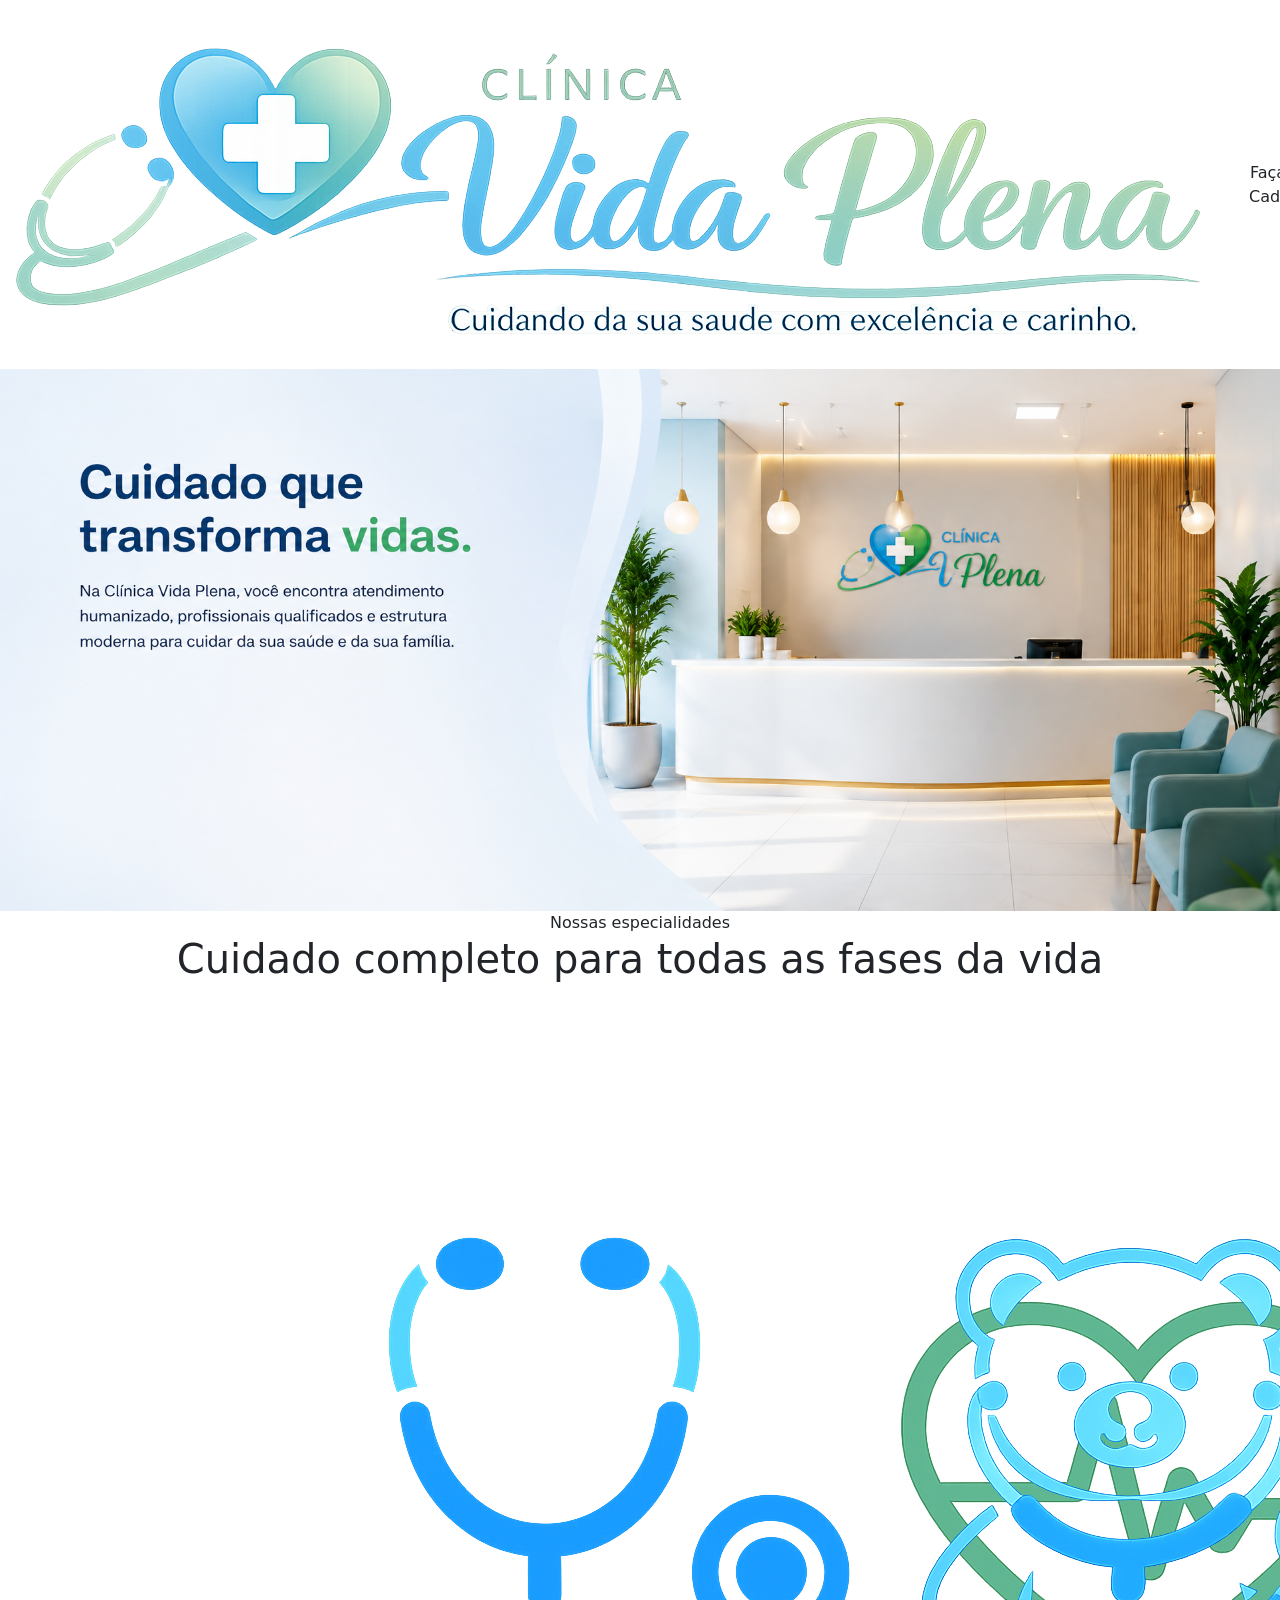
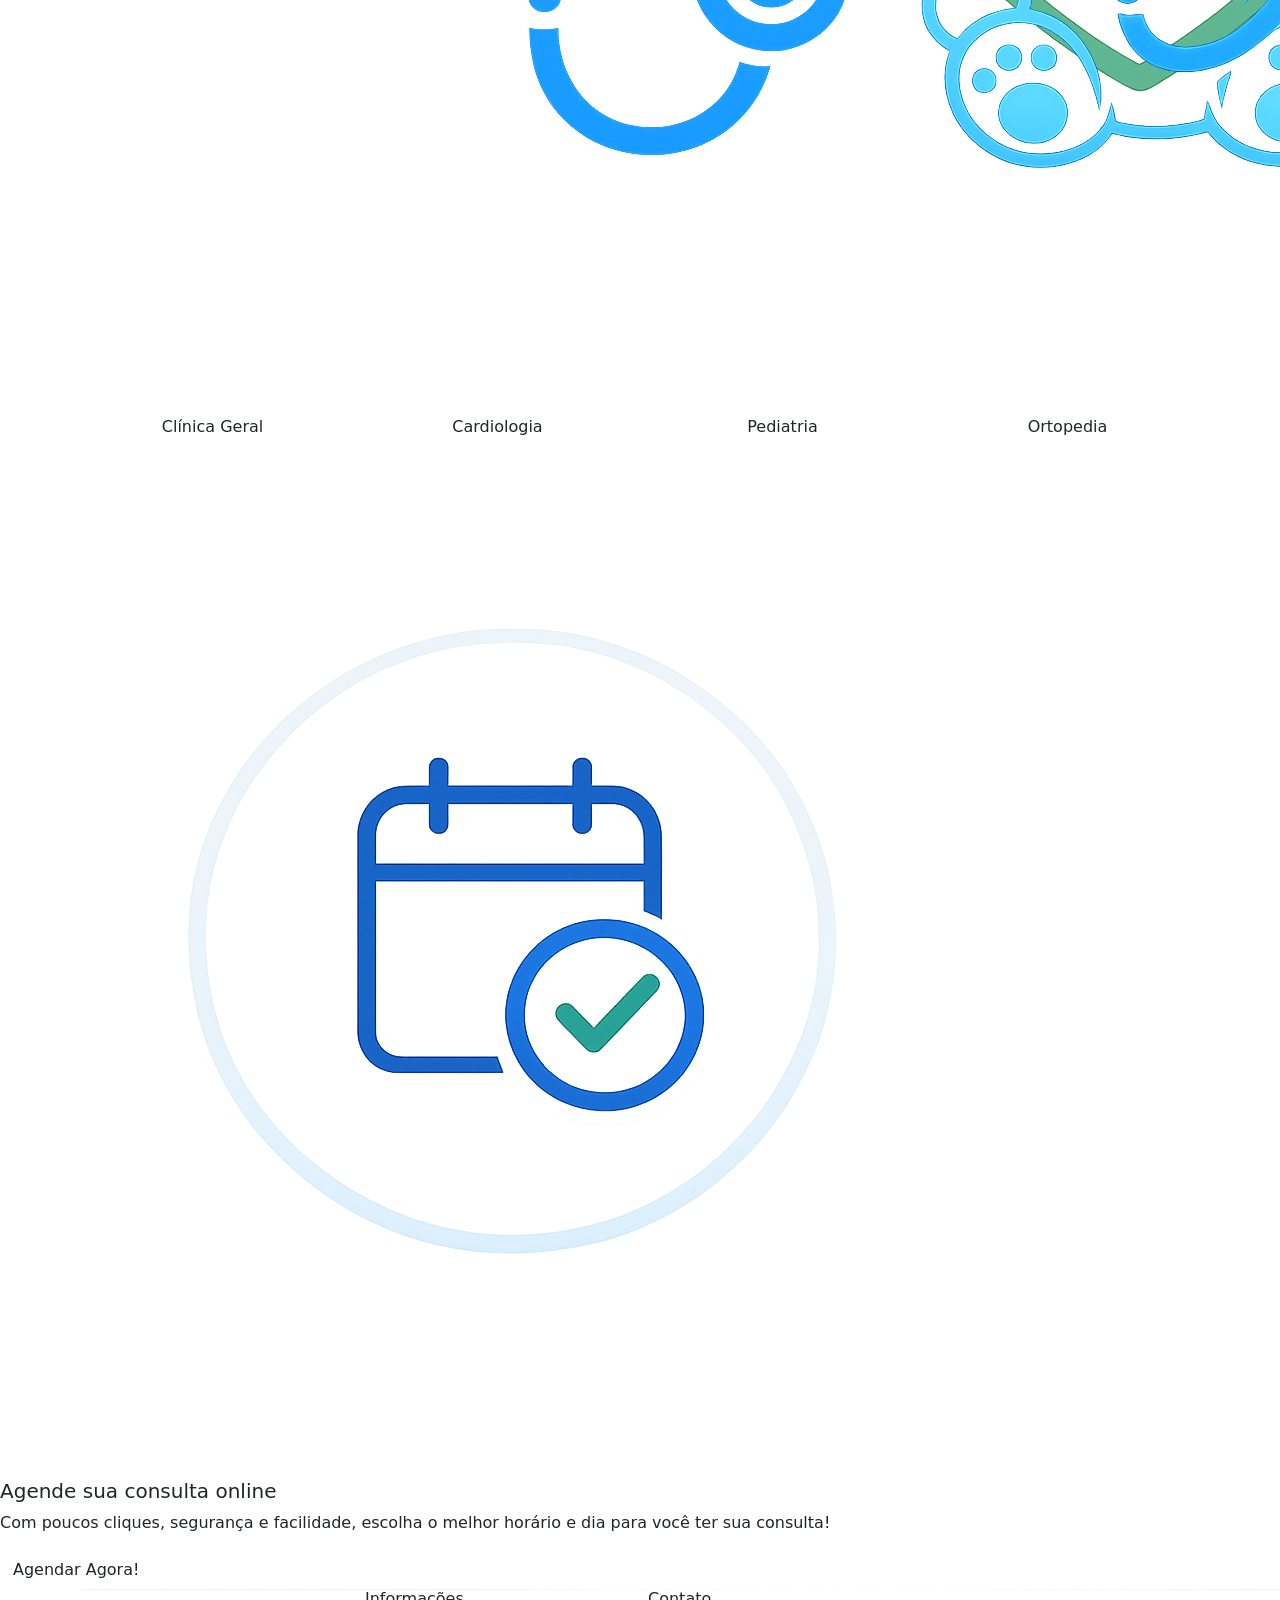
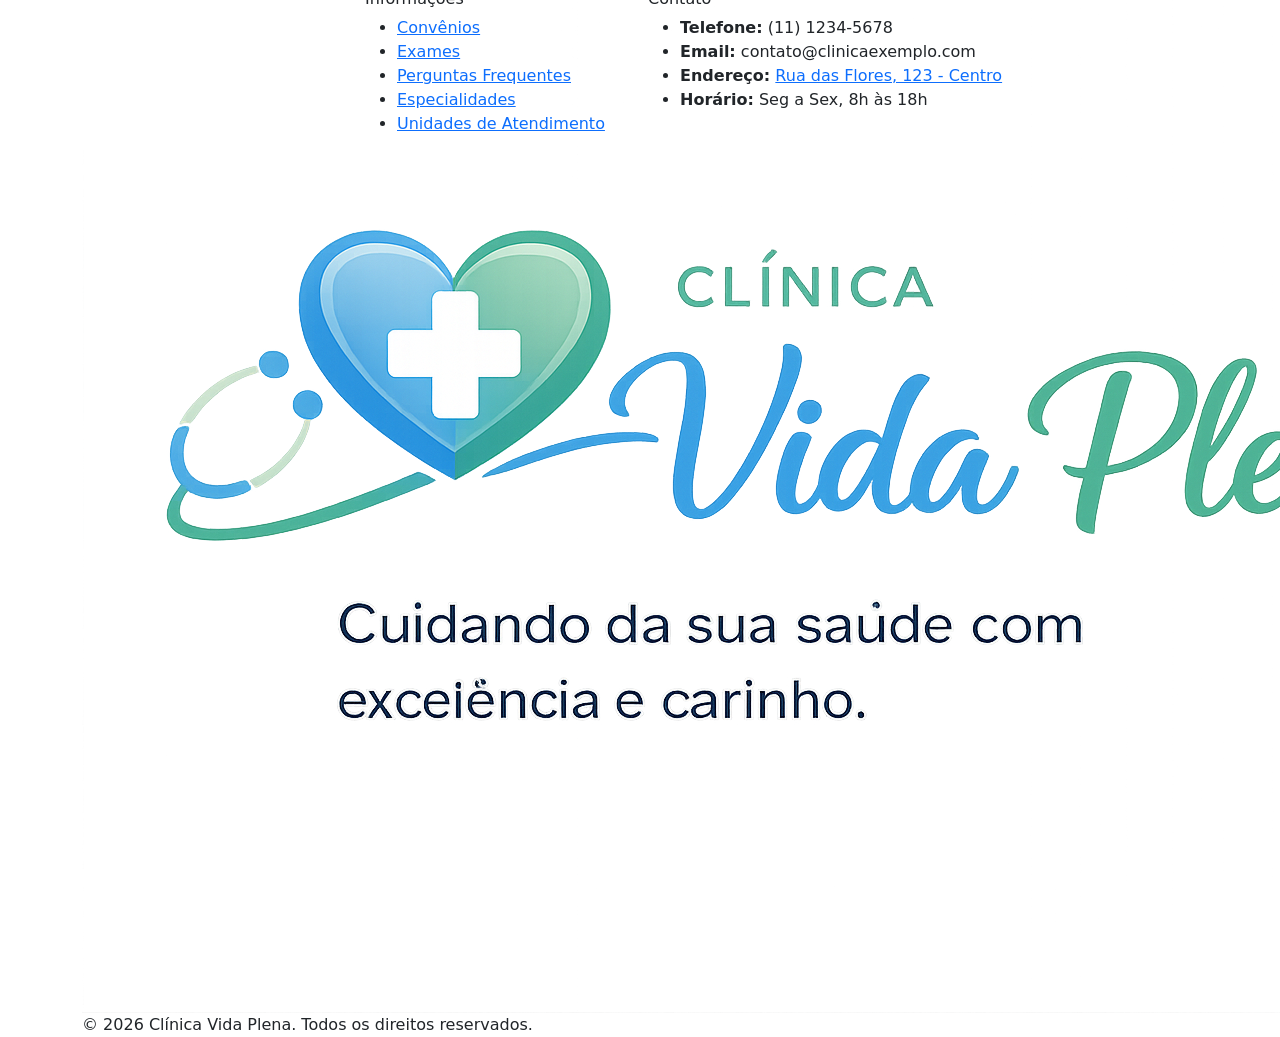
==== index.html @ 32d8b4c9 "Rename index.html.HTML to index.html" ====
<!DOCTYPE html>
<html lang="pt-BR">
<head>
    <meta charset="UTF-8">
    <meta name="viewport" content="width=device-width, initial-scale=1.0">
    <title>Clínica Médica</title>
    <link rel="stylesheet" href="/css/site.css">
    <link rel="stylesheet" href="/css/bootstrap.css">
</head>
<body>

<div class="container-fluid p-0">
    <div class="row g-0">
        <div class="col-12">

            <!-- NAVBAR -->
            <nav class="navbar navbar-expand-lg navbar-light navbar-custom">
                <a class="navbar-brand" href="#">
                    <img src="img/vidaplena.png" alt="Logo" class="navbar-logo">
                </a>

                <button type="button" class="btn btn-agendar btn-agendar-mobile">Faça seu Cadastro</button>

                <div class="navbar-links d-none d-lg-flex" id="navbarSupportedContent">
                    <ul class="navbar-nav mr-auto">
                        <li class="nav-item"><a class="nav-link" href="#">Sobre nós</a></li>
                        <li class="nav-item"><a class="nav-link" href="#">Especialidades</a></li>
                        <li class="nav-item"><a class="nav-link" href="#">Convênios</a></li>
                        <li class="nav-item"><a class="nav-link" href="#">Exames</a></li>
                        <li class="nav-item"><a class="nav-link" href="#">Redes Sociais</a></li>
                        <li class="nav-item"><a class="nav-link" href="#">Contato</a></li>
                    </ul>
                    <a href="cadastro.html"><button type="button" class="btn btn-agendar btn-agendar-desktop">Faça seu Cadastro</button></a>
                </div>
            </nav>

            <!-- BANNER -->
            <img src="img/pasagem dsp da nav.png" alt="Banner da clínica" class="img-fluid w-100">

            <!-- SEÇÃO: TÍTULO DE ESPECIALIDADES -->
            <section class="secao-titulo text-center">
                <span class="secao-label">Nossas especialidades</span>
                <h1 class="secao-titulo-texto">Cuidado completo para todas as fases da vida</h1>
            </section>

            <!-- SEÇÃO: CARDS DE ESPECIALIDADES -->
            <section class="secao-especialidades">
                <div class="container">
                    <div class="row g-4 justify-content-center">
                        <div class="col-6 col-md-3 text-center">
                            <div class="card-especialidade">
                                <img src="img/ge.png" alt="Clínica Geral" class="img-especialidade">
                                <p class="nome-especialidade">Clínica Geral</p>
                            </div>
                        </div>
                        <div class="col-6 col-md-3 text-center">
                            <div class="card-especialidade">
                                <img src="img/cardiologia.png" alt="Cardiologia" class="img-especialidade">
                                <p class="nome-especialidade">Cardiologia</p>
                            </div>
                        </div>
                        <div class="col-6 col-md-3 text-center">
                            <div class="card-especialidade">
                                <img src="img/ped.png" alt="Pediatria" class="img-especialidade">
                                <p class="nome-especialidade">Pediatria</p>
                            </div>
                        </div>      
                        <div class="col-6 col-md-3 text-center">
                            <div class="card-especialidade">
                                <img src="img/orto.png" alt="Ortopedia" class="img-especialidade">
                                <p class="nome-especialidade">Ortopedia</p>
                            </div>
                        </div>
                    </div>
                </div>
            </section>

            <!-- SEÇÃO: AGENDAMENTO -->
            <section class="secao-agendamento">
                <img src="img/calendario.png" alt="Ícone calendário" class="icone-agendamento">
                <div class="texto-agendamento">
                    <h5 class="titulo-agendamento">Agende sua consulta online</h5>
                    <p class="descricao-agendamento">Com poucos cliques, segurança e facilidade, escolha o melhor horário e dia para você ter sua consulta!</p>
                </div>
                <button type="button" class="btn btn-agendar btn-agendar-desktop">Agendar Agora!</button>
            </section>

            <!-- RODAPÉ -->
            <footer class="rodape">
                <div class="container">
                    <div class="row g-3 align-items-start">

                        <!-- Logo -->
                        <div class="col-12 col-md-3 text-center">
                            <img src="img/rodape.png" alt="Logo rodapé" class="logo-rodape">
                        </div>

                        <!-- Informações -->
                        <div class="col-6 col-md-3">
                            <h6 class="rodape-titulo">Informações</h6>
                            <ul class="rodape-lista">
                                <li><a href="#">Convênios</a></li>
                                <li><a href="#">Exames</a></li>
                                <li><a href="#">Perguntas Frequentes</a></li>
                                <li><a href="#">Especialidades</a></li>
                                <li><a href="#">Unidades de Atendimento</a></li>
                            </ul>
                        </div>

                        <!-- Contato -->
                        <div class="col-6 col-md-4">
                            <h6 class="rodape-titulo">Contato</h6>
                            <ul class="rodape-lista">
                                <li><strong>Telefone:</strong> (11) 1234-5678</li>
                                <li><strong>Email:</strong> contato@clinicaexemplo.com</li>
                                <li><strong>Endereço:</strong> <a href="http://example.com" target="_blank" rel="noopener noreferrer">Rua das Flores, 123 - Centro</a></li>
                                <li><strong>Horário:</strong> Seg a Sex, 8h às 18h</li>
                            </ul>
                        </div>

                    </div>

                    <!-- Copyright -->
                    <div class="rodape-copyright">
                        &copy; 2026 Clínica Vida Plena. Todos os direitos reservados.
                    </div>
                </div>
            </footer>

        </div>
    </div>
</div>

</body>
</html>
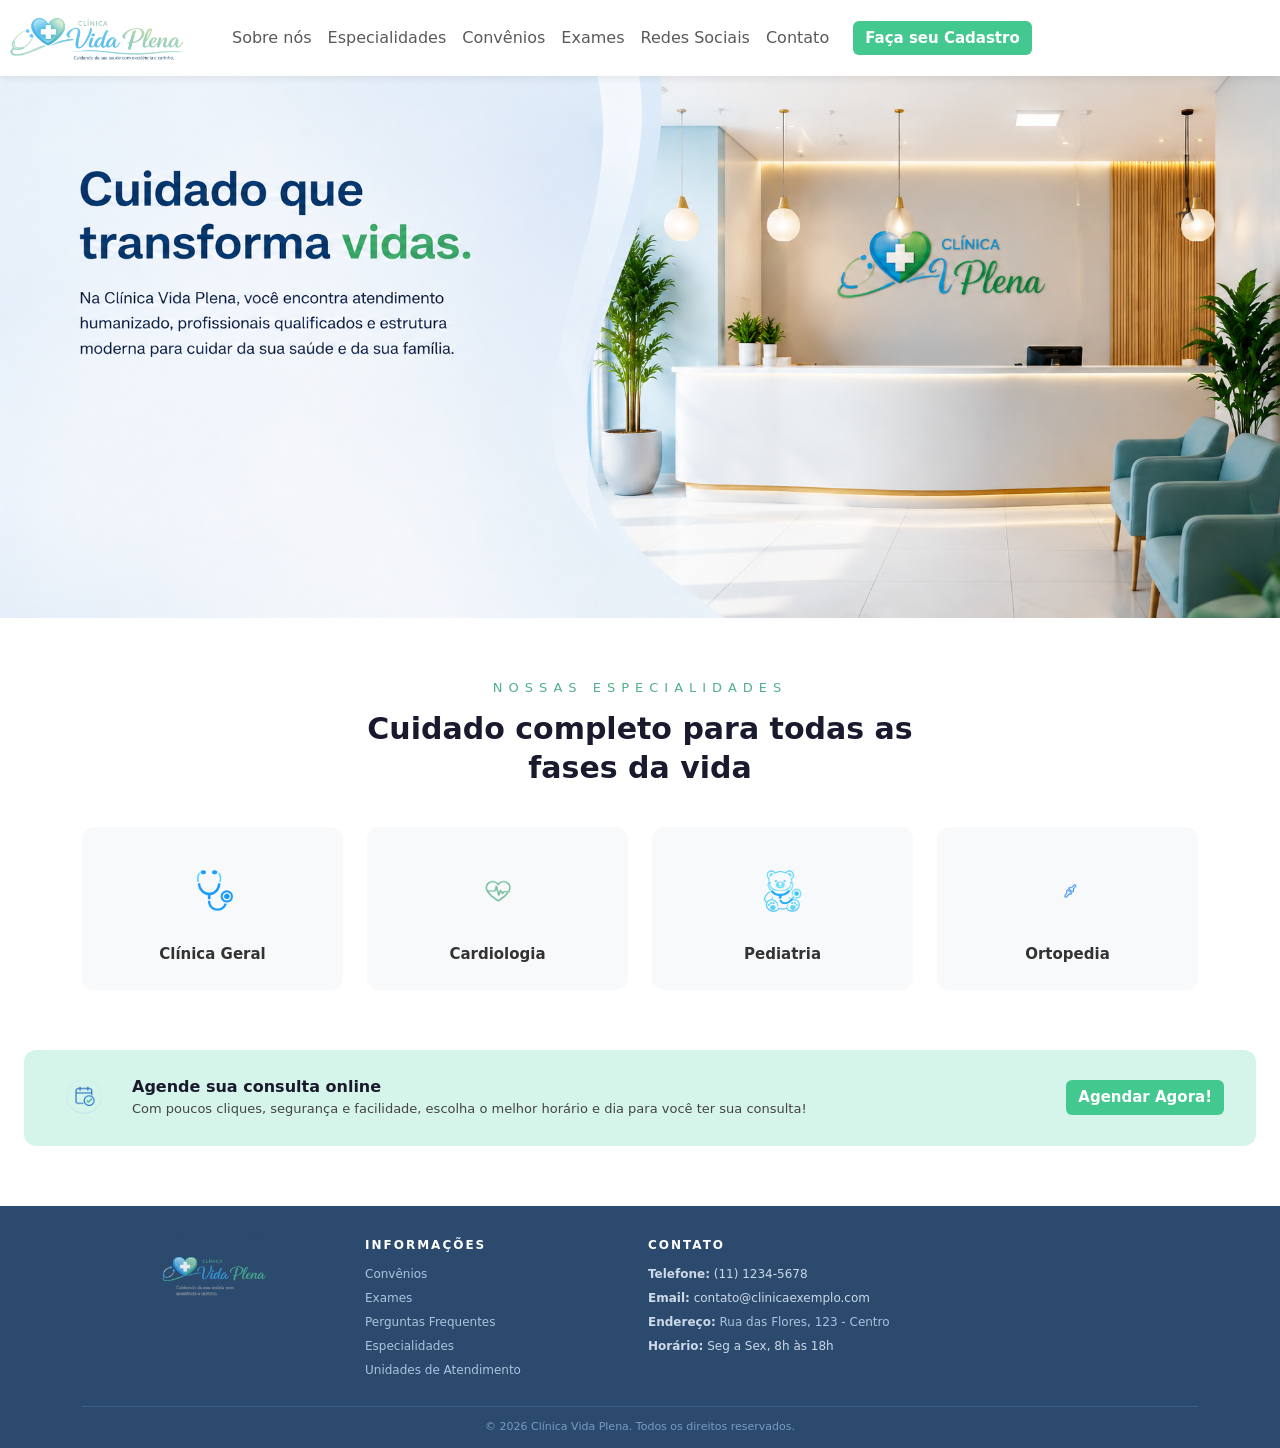
==== commit 11c0f339: "Update index.html" ====
--- a/index.html
+++ b/index.html
@@ -4,7 +4,7 @@
     <meta charset="UTF-8">
     <meta name="viewport" content="width=device-width, initial-scale=1.0">
     <title>Clínica Médica</title>
-    <link rel="stylesheet" href="/css/site.css">
+    <link rel="stylesheet" href="/css/SITE.CSS">
     <link rel="stylesheet" href="/css/bootstrap.css">
 </head>
 <body>
--- a/css/SITE.CSS
+++ b/css/SITE.CSS
@@ -0,0 +1,265 @@
+/* =====================
+   RESET E BASE
+   ===================== */
+html, body {
+    margin: 0;
+    padding: 0;
+    overflow-x: hidden;
+}
+
+/* =====================
+   NAVBAR
+   ===================== */
+.navbar-custom {
+    background-color: rgba(255, 255, 255, 0.95);
+    padding: 6px 16px;
+    box-shadow: 0 2px 8px rgba(0, 0, 0, 0.08);
+    display: flex;
+    align-items: center;
+    justify-content: space-between;
+}
+
+.navbar-logo {
+    height: 50px;
+    width: 190px;
+    object-fit: contain;
+    margin-left: 2px;
+}
+
+.navbar-links {
+    display: flex;
+    align-items: center;
+    flex: 1;
+    margin-left: 16px;
+}
+
+.navbar-nav {
+    display: flex !important;
+    flex-direction: row !important;
+    flex-wrap: nowrap;
+    list-style: none;
+    margin: 0;
+    padding: 0;
+}
+
+/* =====================
+   BOTÃO AGENDAR
+   ===================== */
+button.btn.btn-agendar {
+    background-color: #43c98f;
+    color: #fff;
+    border: none;
+    border-radius: 6px;
+    font-size: 15px;
+    font-weight: 600;
+    cursor: pointer;
+    transition: background-color 0.2s ease;
+    white-space: nowrap;
+}
+
+button.btn.btn-agendar:hover {
+    background-color: #3d9470;
+    color: #fff;
+}
+
+.btn-agendar-mobile {
+    padding: 8px 14px;
+    font-size: 13px;
+    display: block;
+}
+
+.btn-agendar-desktop {
+    padding: 10px 20px;
+    margin-left: 16px;
+    display: block;
+}
+
+@media (min-width: 992px) {
+    .btn-agendar-mobile {
+        display: none !important;
+    }
+}
+
+@media (max-width: 991px) {
+    .btn-agendar-desktop {
+        display: none !important;
+    }
+}
+
+/* =====================
+   SEÇÃO — TÍTULO
+   ===================== */
+.secao-titulo {
+    margin-top: 60px;
+    margin-bottom: 10px;
+    padding: 0 16px;
+}
+
+.secao-label {
+    display: block;
+    font-size: 13px;
+    font-weight: 500;
+    color: #51b188;
+    letter-spacing: 6px;
+    text-transform: uppercase;
+    margin-bottom: 12px;
+}
+
+.secao-titulo-texto {
+    font-size: 30px;
+    font-weight: bold;
+    color: #1a1a2e;
+    max-width: 600px;
+    margin: 0 auto;
+    line-height: 1.3;
+}
+
+/* =====================
+   SEÇÃO — ESPECIALIDADES
+   ===================== */
+.secao-especialidades {
+    margin-top: 40px;
+    margin-bottom: 60px;
+    padding: 0 16px;
+}
+
+.card-especialidade {
+    background-color: #f8f9fa;
+    border-radius: 12px;
+    padding: 24px 16px;
+    transition: transform 0.2s ease, box-shadow 0.2s ease;
+    cursor: pointer;
+}
+
+.card-especialidade:hover {
+    transform: translateY(-4px);
+    box-shadow: 0 8px 20px rgba(81, 177, 136, 0.15);
+}
+
+.img-especialidade {
+    width: 80px;
+    height: 80px;
+    object-fit: contain;
+    margin-bottom: 12px;
+}
+
+.nome-especialidade {
+    font-size: 15px;
+    font-weight: 600;
+    color: #333;
+    margin: 0;
+}
+
+/* =====================
+   SEÇÃO — AGENDAMENTO
+   ===================== */
+.secao-agendamento {
+    display: flex;
+    flex-direction: row;
+    align-items: center;
+    background-color: #d6f5ea;
+    border-radius: 12px;
+    padding: 20px 32px;
+    margin: 0 24px 60px 24px;
+    gap: 20px;
+}
+
+.icone-agendamento {
+    width: 56px;
+    height: 56px;
+    object-fit: contain;
+    flex-shrink: 0;
+}
+
+.texto-agendamento {
+    flex: 1;
+}
+
+.titulo-agendamento {
+    font-size: 16px;
+    font-weight: 700;
+    color: #1a1a2e;
+    margin: 0 0 4px 0;
+}
+
+.descricao-agendamento {
+    font-size: 13px;
+    color: #444;
+    margin: 0;
+    line-height: 1.4;
+}
+
+/* No mobile a seção empilha verticalmente e mostra botão mobile */
+@media (max-width: 991px) {
+    .secao-agendamento {
+        flex-direction: column;
+        text-align: center;
+        padding: 24px 16px;
+        margin: 0 12px 40px 12px;
+    }
+
+    .secao-agendamento .btn-agendar-desktop {
+        display: flex !important;
+        margin-left: 0;
+        width: 100%;
+        justify-content: center;
+    }
+}
+
+/* =====================
+   RODAPÉ
+   ===================== */
+.rodape {
+    background-color: #2c4a6e;
+    color: #ccd9e8;
+    padding: 32px 0 0 0;
+    margin-top: 20px;
+}
+
+.rodape-titulo {
+    font-size: 12px;
+    font-weight: 700;
+    text-transform: uppercase;
+    letter-spacing: 2px;
+    color: #fff;
+    margin-bottom: 10px;
+}
+
+.rodape-lista {
+    list-style: none;
+    padding: 0;
+    margin: 0;
+    font-size: 12px;
+    line-height: 2;
+}
+
+.rodape-lista a {
+    color: #aac4de;
+    text-decoration: none;
+    transition: color 0.2s ease;
+}
+
+.rodape-lista a:hover {
+    color: #fff;
+}
+
+.logo-rodape {
+    width: 120px;
+    object-fit: contain;
+    opacity: 0.9;
+}
+
+.rodape-copyright {
+    text-align: center;
+    font-size: 11px;
+    color: #7a9bbf;
+    border-top: 1px solid #3d5f85;
+    margin-top: 24px;
+    padding: 12px 0;
+}
+
+/* Remove background card no rodapé */
+.card-rodape {
+    background: transparent;
+    border: none;
+}
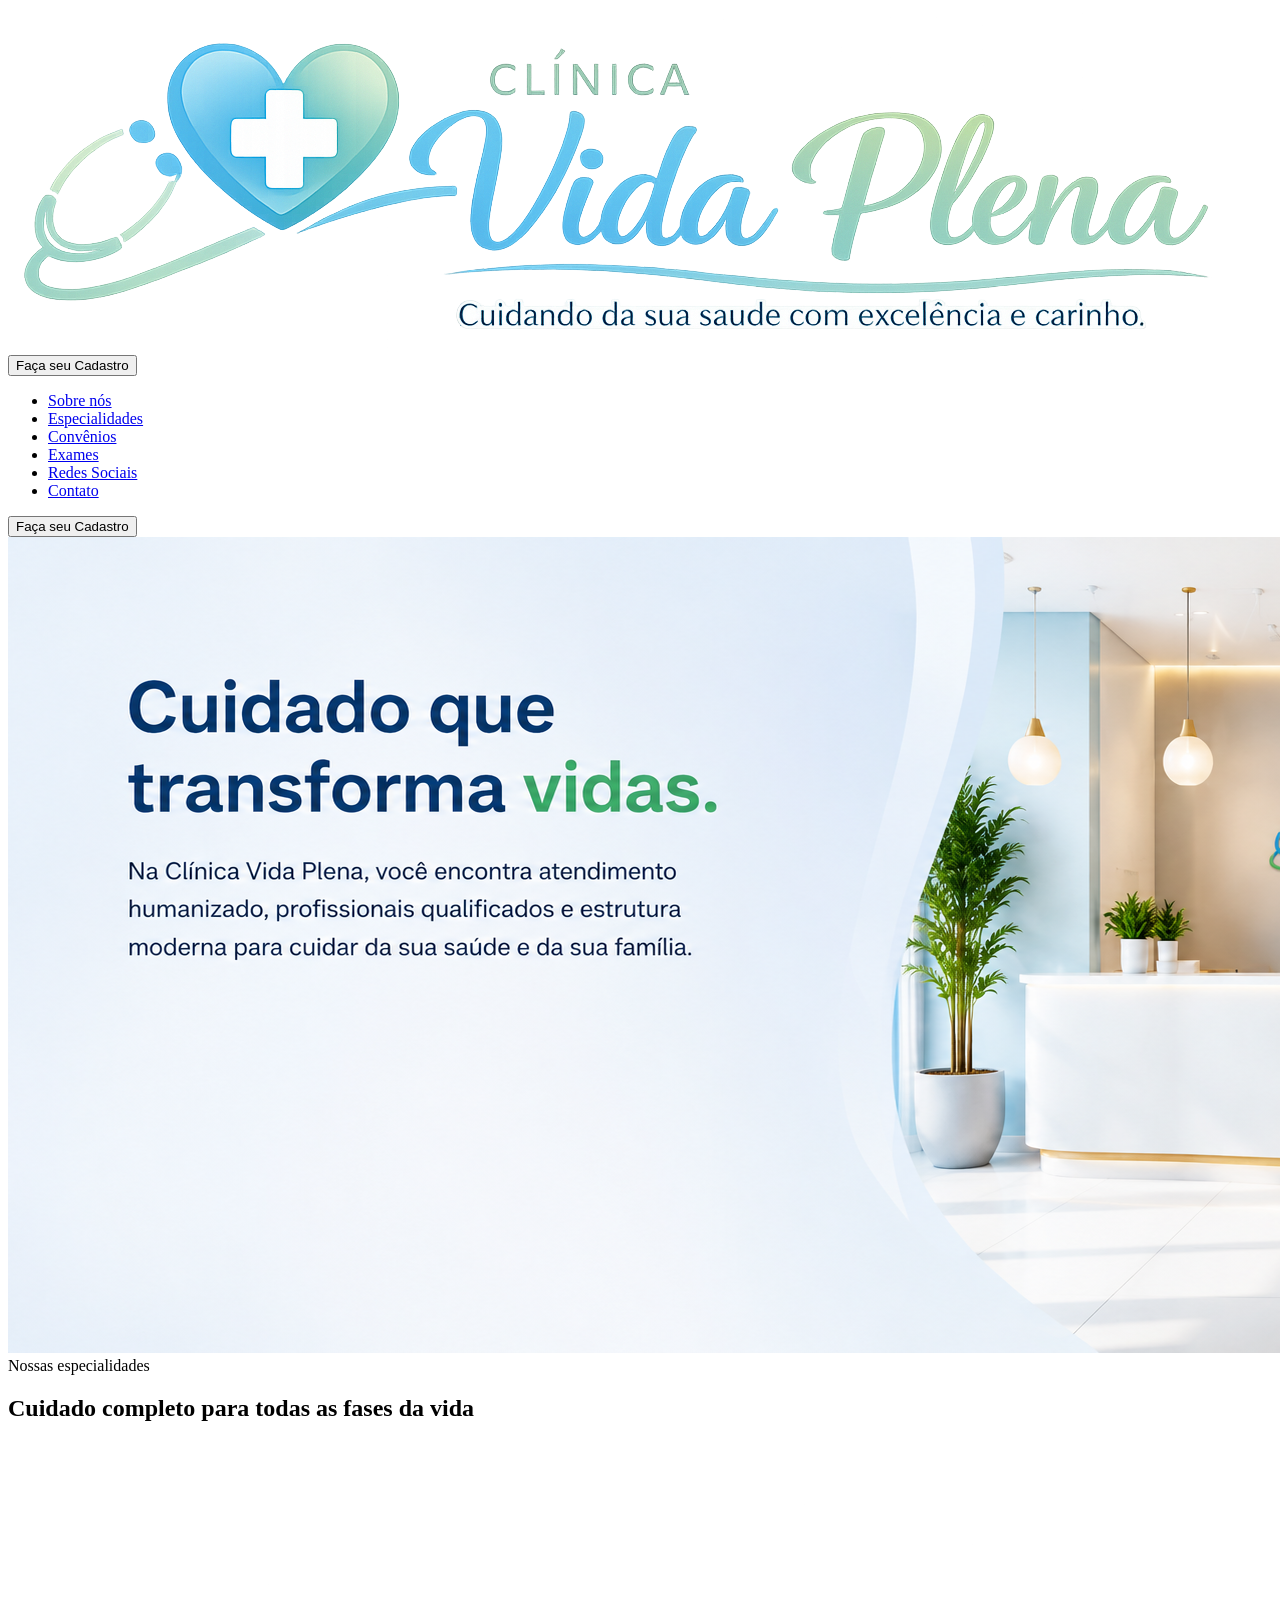
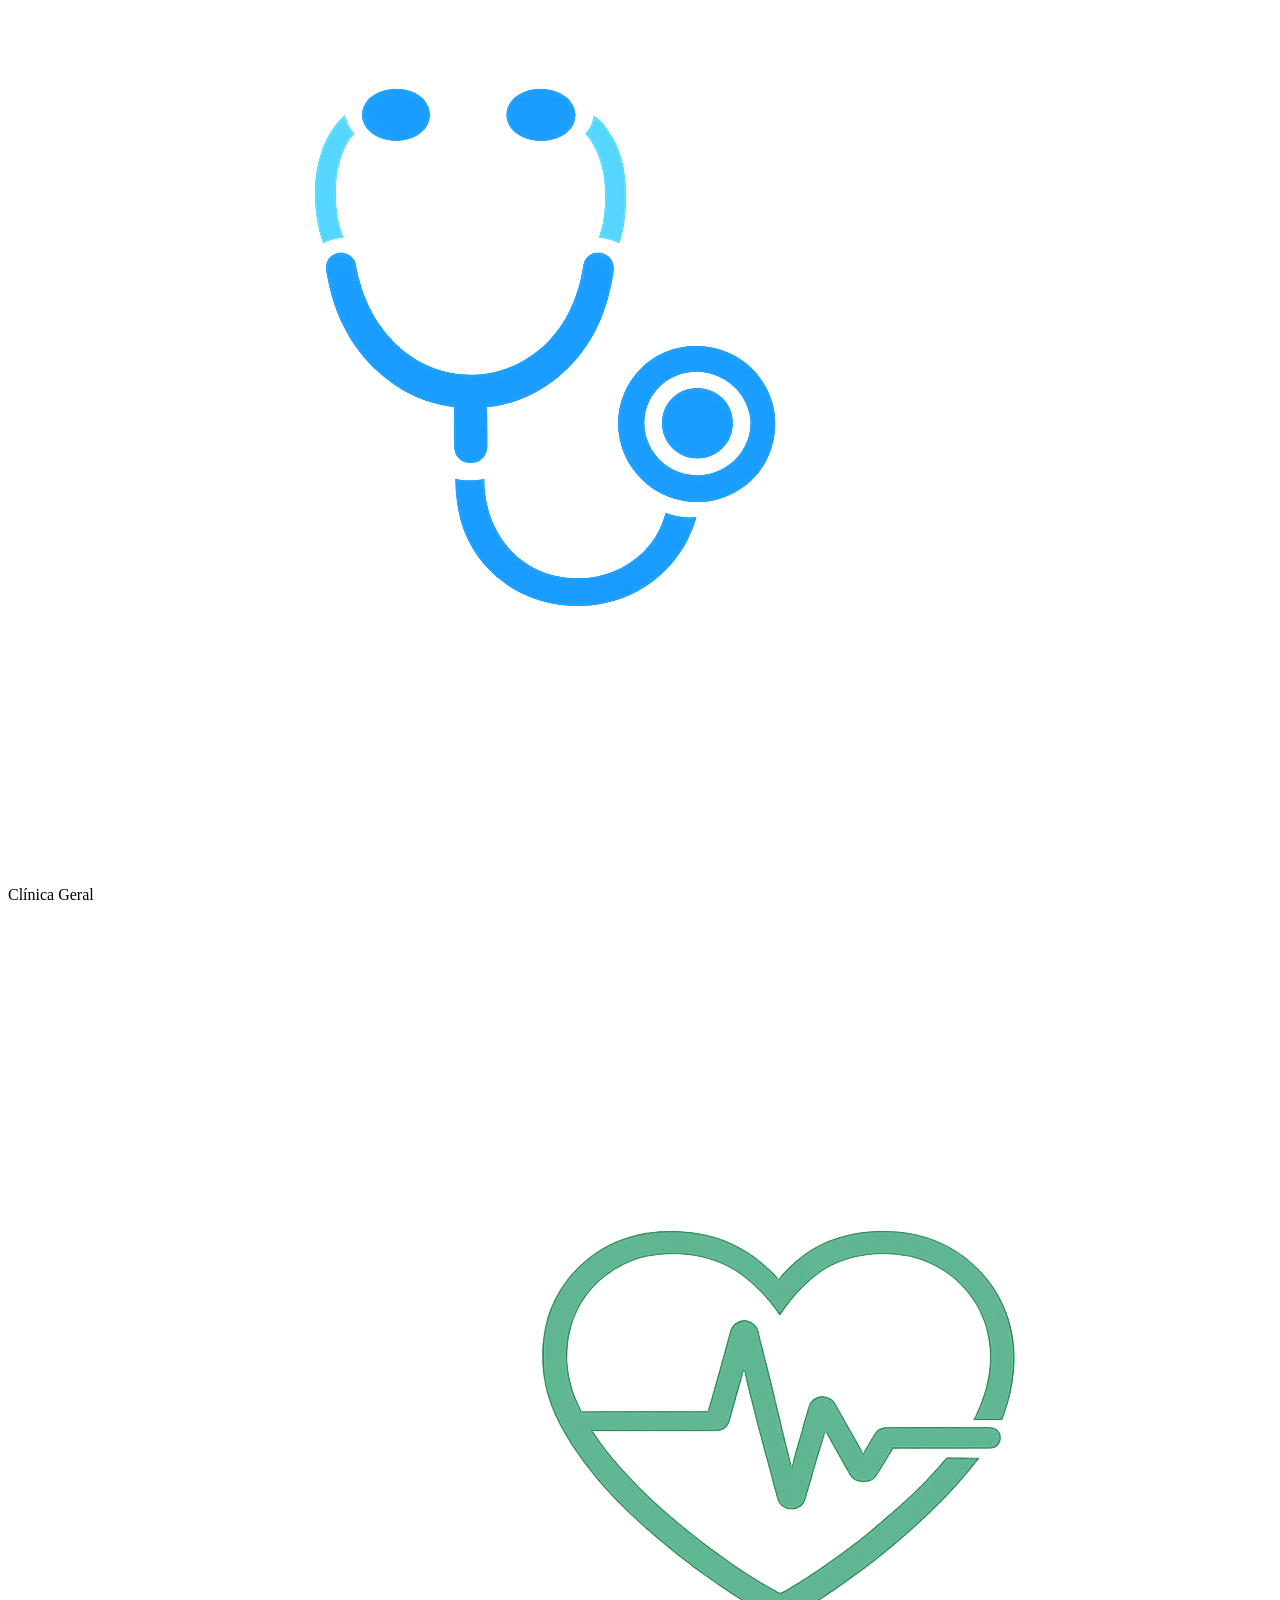
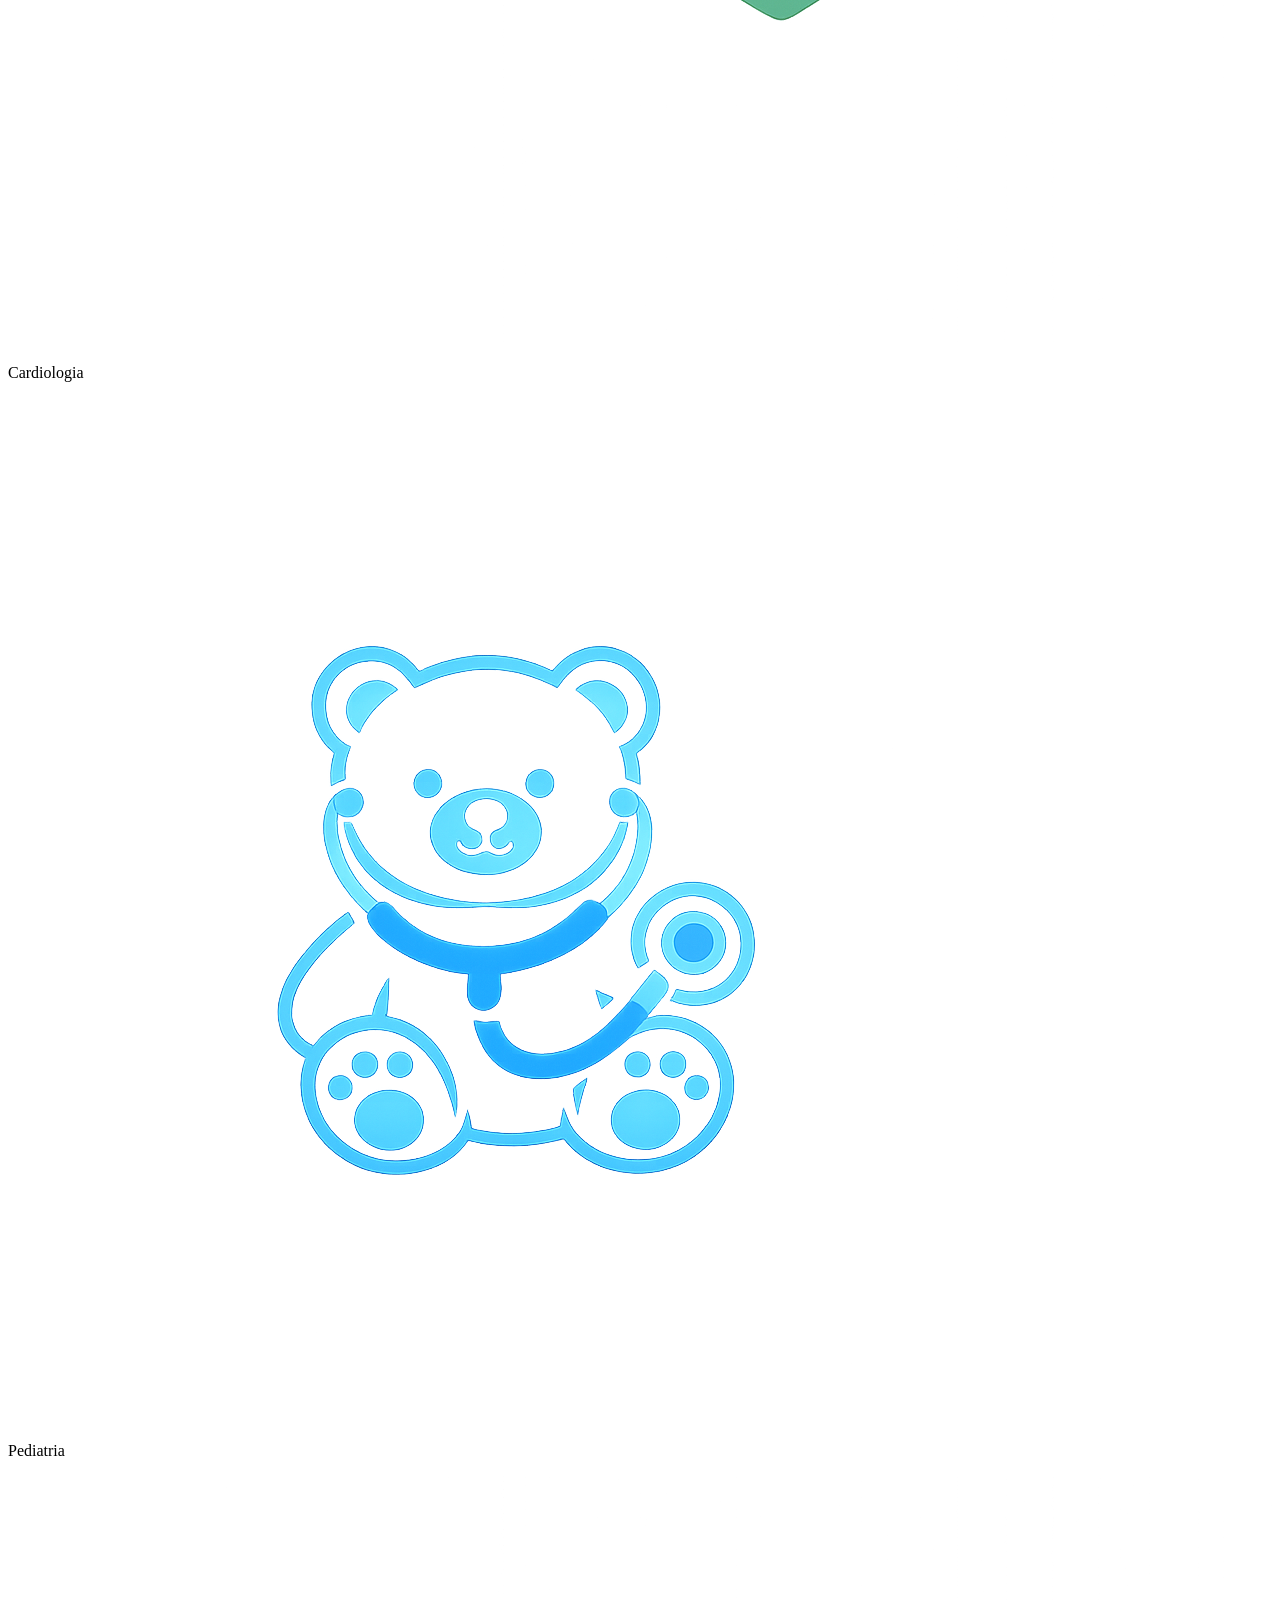
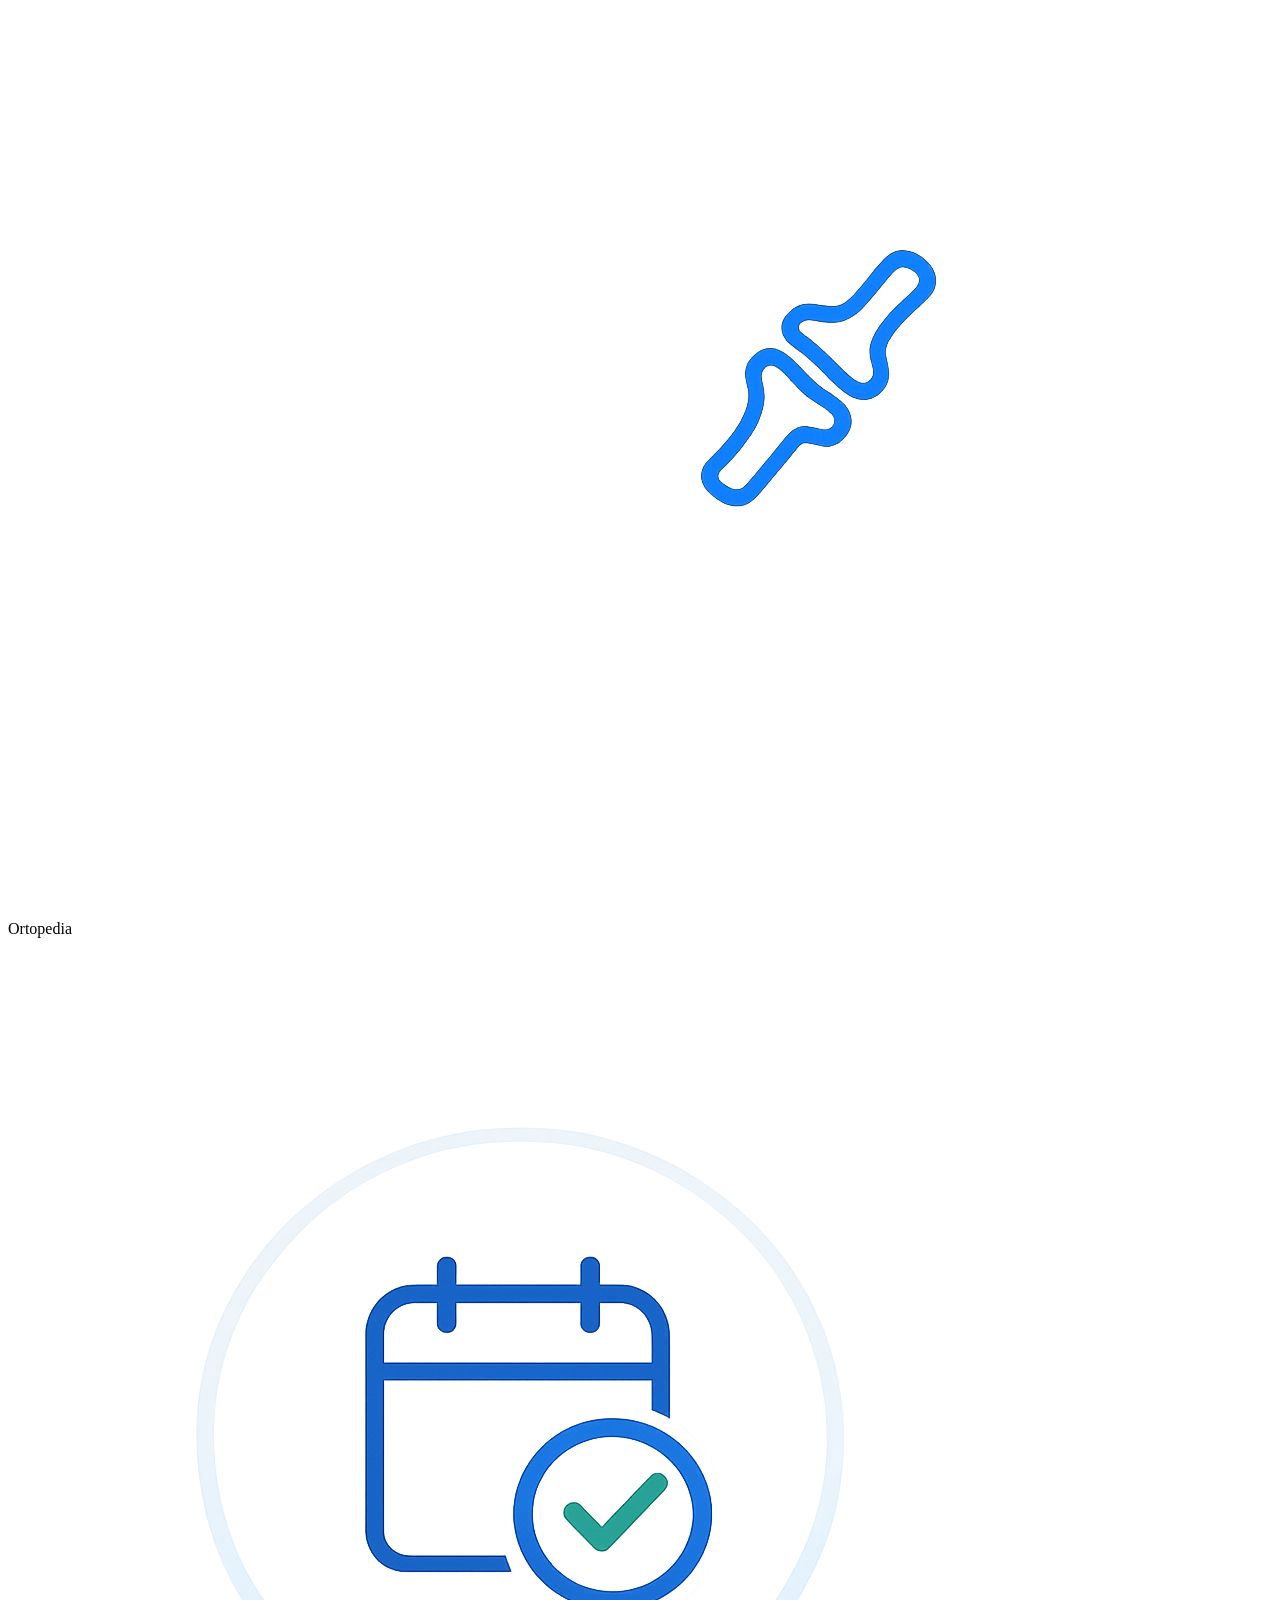
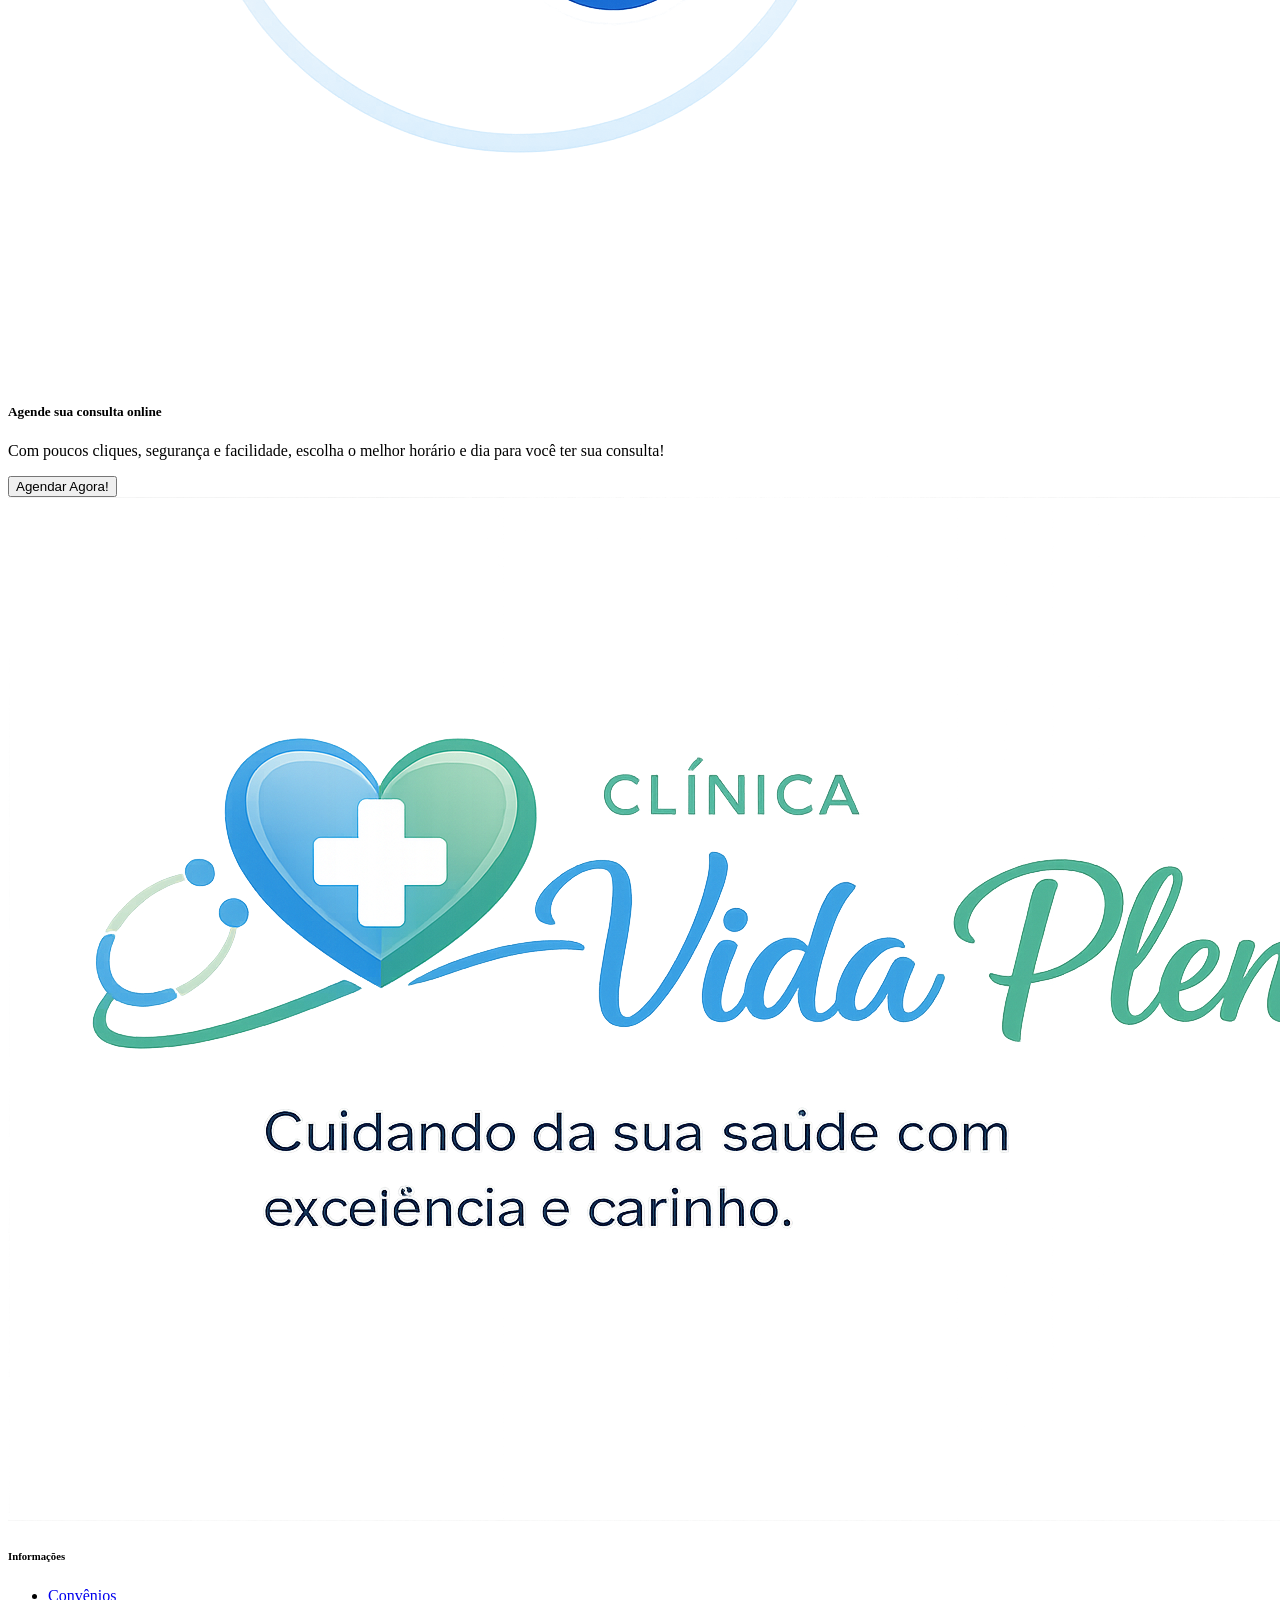
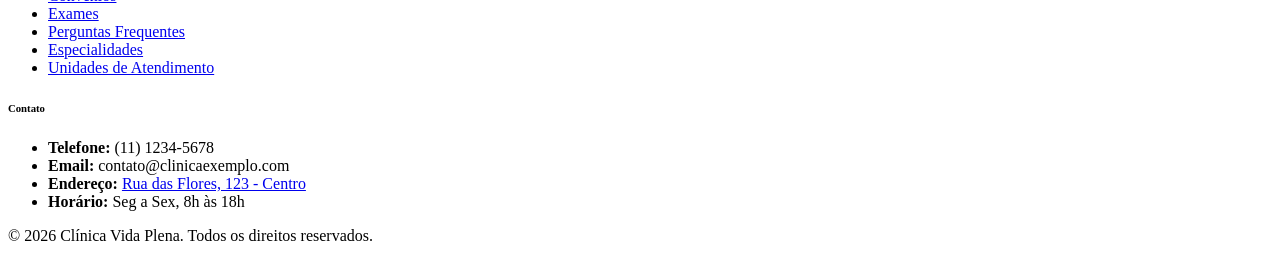
==== commit 0733fe9d: "Update index.html" ====
--- a/index.html
+++ b/index.html
@@ -4,8 +4,8 @@
     <meta charset="UTF-8">
     <meta name="viewport" content="width=device-width, initial-scale=1.0">
     <title>Clínica Médica</title>
-    <link rel="stylesheet" href="/css/SITE.CSS">
-    <link rel="stylesheet" href="/css/bootstrap.css">
+    <link rel="stylesheet" href="CSS/SITE.CSS">
+    <link rel="stylesheet" href="CSS/bootstrap.css">
 </head>
 <body>
 
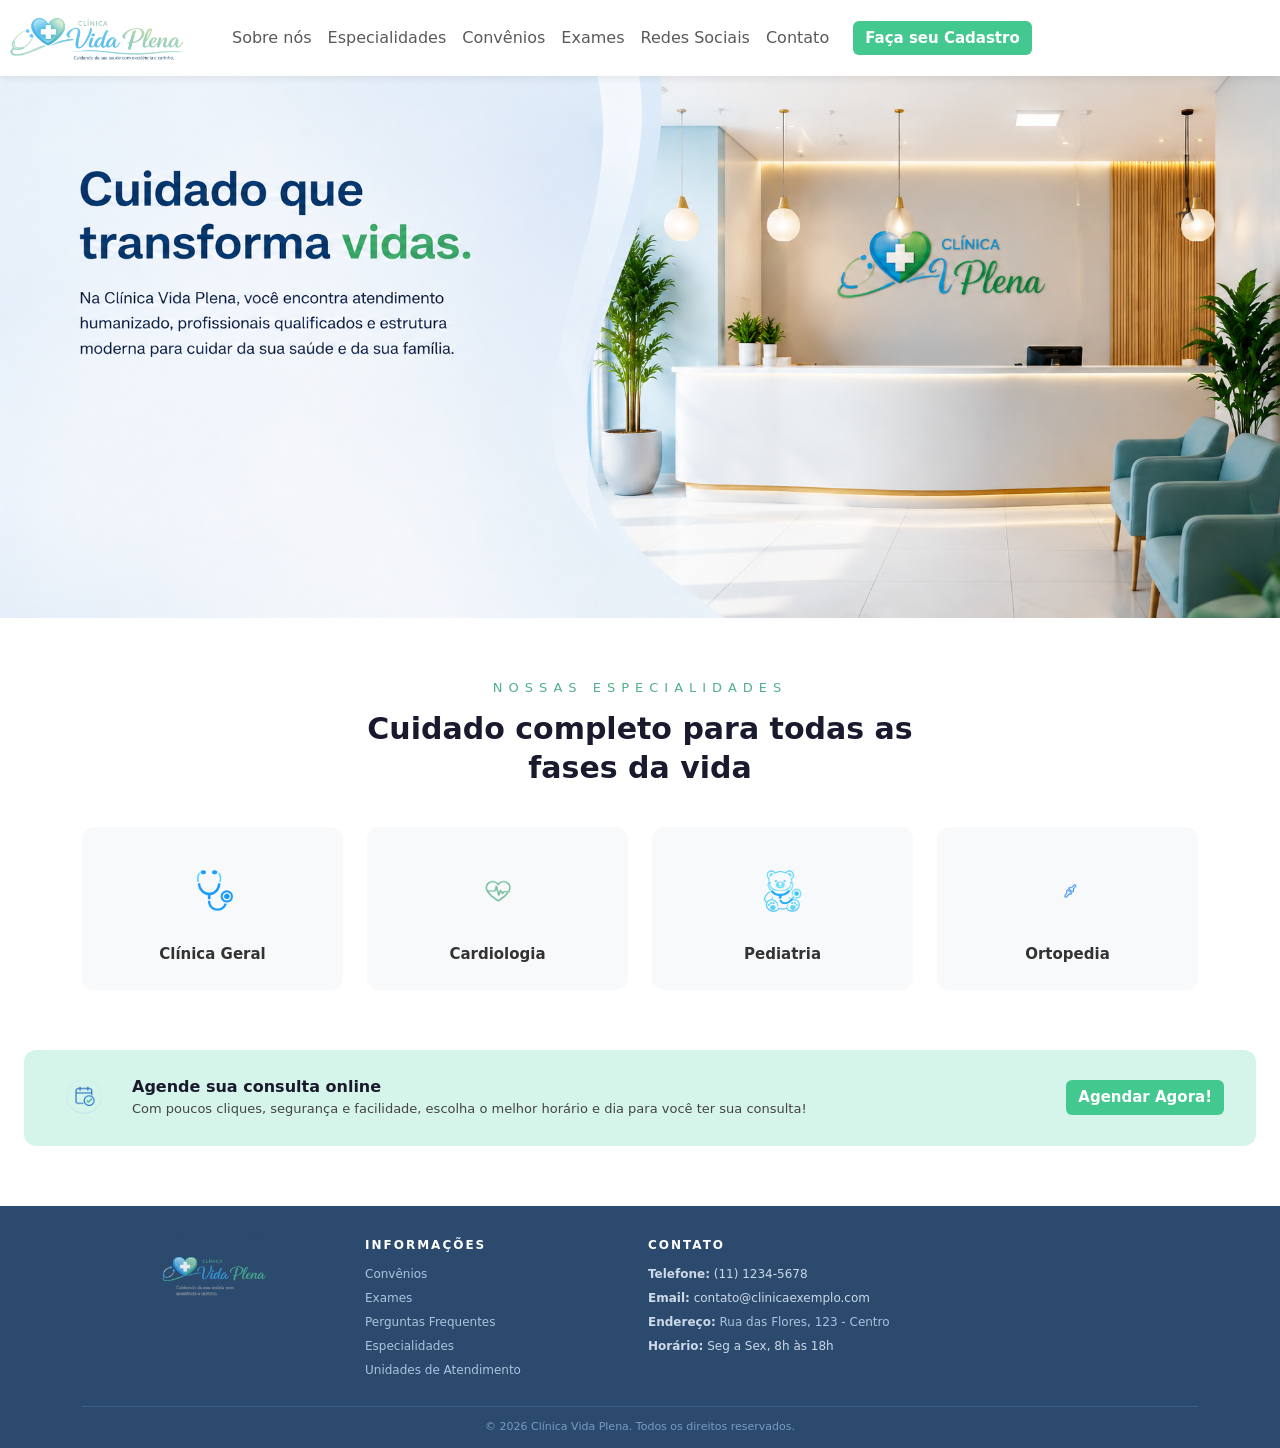
==== commit 023dce23: "Update index.html" ====
--- a/index.html
+++ b/index.html
@@ -4,8 +4,8 @@
     <meta charset="UTF-8">
     <meta name="viewport" content="width=device-width, initial-scale=1.0">
     <title>Clínica Médica</title>
-    <link rel="stylesheet" href="CSS/SITE.CSS">
-    <link rel="stylesheet" href="CSS/bootstrap.css">
+    <link rel="stylesheet" href="SITE.CSS">
+    <link rel="stylesheet" href="bootstrap.css">
 </head>
 <body>
 
--- a/SITE.CSS
+++ b/SITE.CSS
@@ -0,0 +1,265 @@
+/* =====================
+   RESET E BASE
+   ===================== */
+html, body {
+    margin: 0;
+    padding: 0;
+    overflow-x: hidden;
+}
+
+/* =====================
+   NAVBAR
+   ===================== */
+.navbar-custom {
+    background-color: rgba(255, 255, 255, 0.95);
+    padding: 6px 16px;
+    box-shadow: 0 2px 8px rgba(0, 0, 0, 0.08);
+    display: flex;
+    align-items: center;
+    justify-content: space-between;
+}
+
+.navbar-logo {
+    height: 50px;
+    width: 190px;
+    object-fit: contain;
+    margin-left: 2px;
+}
+
+.navbar-links {
+    display: flex;
+    align-items: center;
+    flex: 1;
+    margin-left: 16px;
+}
+
+.navbar-nav {
+    display: flex !important;
+    flex-direction: row !important;
+    flex-wrap: nowrap;
+    list-style: none;
+    margin: 0;
+    padding: 0;
+}
+
+/* =====================
+   BOTÃO AGENDAR
+   ===================== */
+button.btn.btn-agendar {
+    background-color: #43c98f;
+    color: #fff;
+    border: none;
+    border-radius: 6px;
+    font-size: 15px;
+    font-weight: 600;
+    cursor: pointer;
+    transition: background-color 0.2s ease;
+    white-space: nowrap;
+}
+
+button.btn.btn-agendar:hover {
+    background-color: #3d9470;
+    color: #fff;
+}
+
+.btn-agendar-mobile {
+    padding: 8px 14px;
+    font-size: 13px;
+    display: block;
+}
+
+.btn-agendar-desktop {
+    padding: 10px 20px;
+    margin-left: 16px;
+    display: block;
+}
+
+@media (min-width: 992px) {
+    .btn-agendar-mobile {
+        display: none !important;
+    }
+}
+
+@media (max-width: 991px) {
+    .btn-agendar-desktop {
+        display: none !important;
+    }
+}
+
+/* =====================
+   SEÇÃO — TÍTULO
+   ===================== */
+.secao-titulo {
+    margin-top: 60px;
+    margin-bottom: 10px;
+    padding: 0 16px;
+}
+
+.secao-label {
+    display: block;
+    font-size: 13px;
+    font-weight: 500;
+    color: #51b188;
+    letter-spacing: 6px;
+    text-transform: uppercase;
+    margin-bottom: 12px;
+}
+
+.secao-titulo-texto {
+    font-size: 30px;
+    font-weight: bold;
+    color: #1a1a2e;
+    max-width: 600px;
+    margin: 0 auto;
+    line-height: 1.3;
+}
+
+/* =====================
+   SEÇÃO — ESPECIALIDADES
+   ===================== */
+.secao-especialidades {
+    margin-top: 40px;
+    margin-bottom: 60px;
+    padding: 0 16px;
+}
+
+.card-especialidade {
+    background-color: #f8f9fa;
+    border-radius: 12px;
+    padding: 24px 16px;
+    transition: transform 0.2s ease, box-shadow 0.2s ease;
+    cursor: pointer;
+}
+
+.card-especialidade:hover {
+    transform: translateY(-4px);
+    box-shadow: 0 8px 20px rgba(81, 177, 136, 0.15);
+}
+
+.img-especialidade {
+    width: 80px;
+    height: 80px;
+    object-fit: contain;
+    margin-bottom: 12px;
+}
+
+.nome-especialidade {
+    font-size: 15px;
+    font-weight: 600;
+    color: #333;
+    margin: 0;
+}
+
+/* =====================
+   SEÇÃO — AGENDAMENTO
+   ===================== */
+.secao-agendamento {
+    display: flex;
+    flex-direction: row;
+    align-items: center;
+    background-color: #d6f5ea;
+    border-radius: 12px;
+    padding: 20px 32px;
+    margin: 0 24px 60px 24px;
+    gap: 20px;
+}
+
+.icone-agendamento {
+    width: 56px;
+    height: 56px;
+    object-fit: contain;
+    flex-shrink: 0;
+}
+
+.texto-agendamento {
+    flex: 1;
+}
+
+.titulo-agendamento {
+    font-size: 16px;
+    font-weight: 700;
+    color: #1a1a2e;
+    margin: 0 0 4px 0;
+}
+
+.descricao-agendamento {
+    font-size: 13px;
+    color: #444;
+    margin: 0;
+    line-height: 1.4;
+}
+
+/* No mobile a seção empilha verticalmente e mostra botão mobile */
+@media (max-width: 991px) {
+    .secao-agendamento {
+        flex-direction: column;
+        text-align: center;
+        padding: 24px 16px;
+        margin: 0 12px 40px 12px;
+    }
+
+    .secao-agendamento .btn-agendar-desktop {
+        display: flex !important;
+        margin-left: 0;
+        width: 100%;
+        justify-content: center;
+    }
+}
+
+/* =====================
+   RODAPÉ
+   ===================== */
+.rodape {
+    background-color: #2c4a6e;
+    color: #ccd9e8;
+    padding: 32px 0 0 0;
+    margin-top: 20px;
+}
+
+.rodape-titulo {
+    font-size: 12px;
+    font-weight: 700;
+    text-transform: uppercase;
+    letter-spacing: 2px;
+    color: #fff;
+    margin-bottom: 10px;
+}
+
+.rodape-lista {
+    list-style: none;
+    padding: 0;
+    margin: 0;
+    font-size: 12px;
+    line-height: 2;
+}
+
+.rodape-lista a {
+    color: #aac4de;
+    text-decoration: none;
+    transition: color 0.2s ease;
+}
+
+.rodape-lista a:hover {
+    color: #fff;
+}
+
+.logo-rodape {
+    width: 120px;
+    object-fit: contain;
+    opacity: 0.9;
+}
+
+.rodape-copyright {
+    text-align: center;
+    font-size: 11px;
+    color: #7a9bbf;
+    border-top: 1px solid #3d5f85;
+    margin-top: 24px;
+    padding: 12px 0;
+}
+
+/* Remove background card no rodapé */
+.card-rodape {
+    background: transparent;
+    border: none;
+}
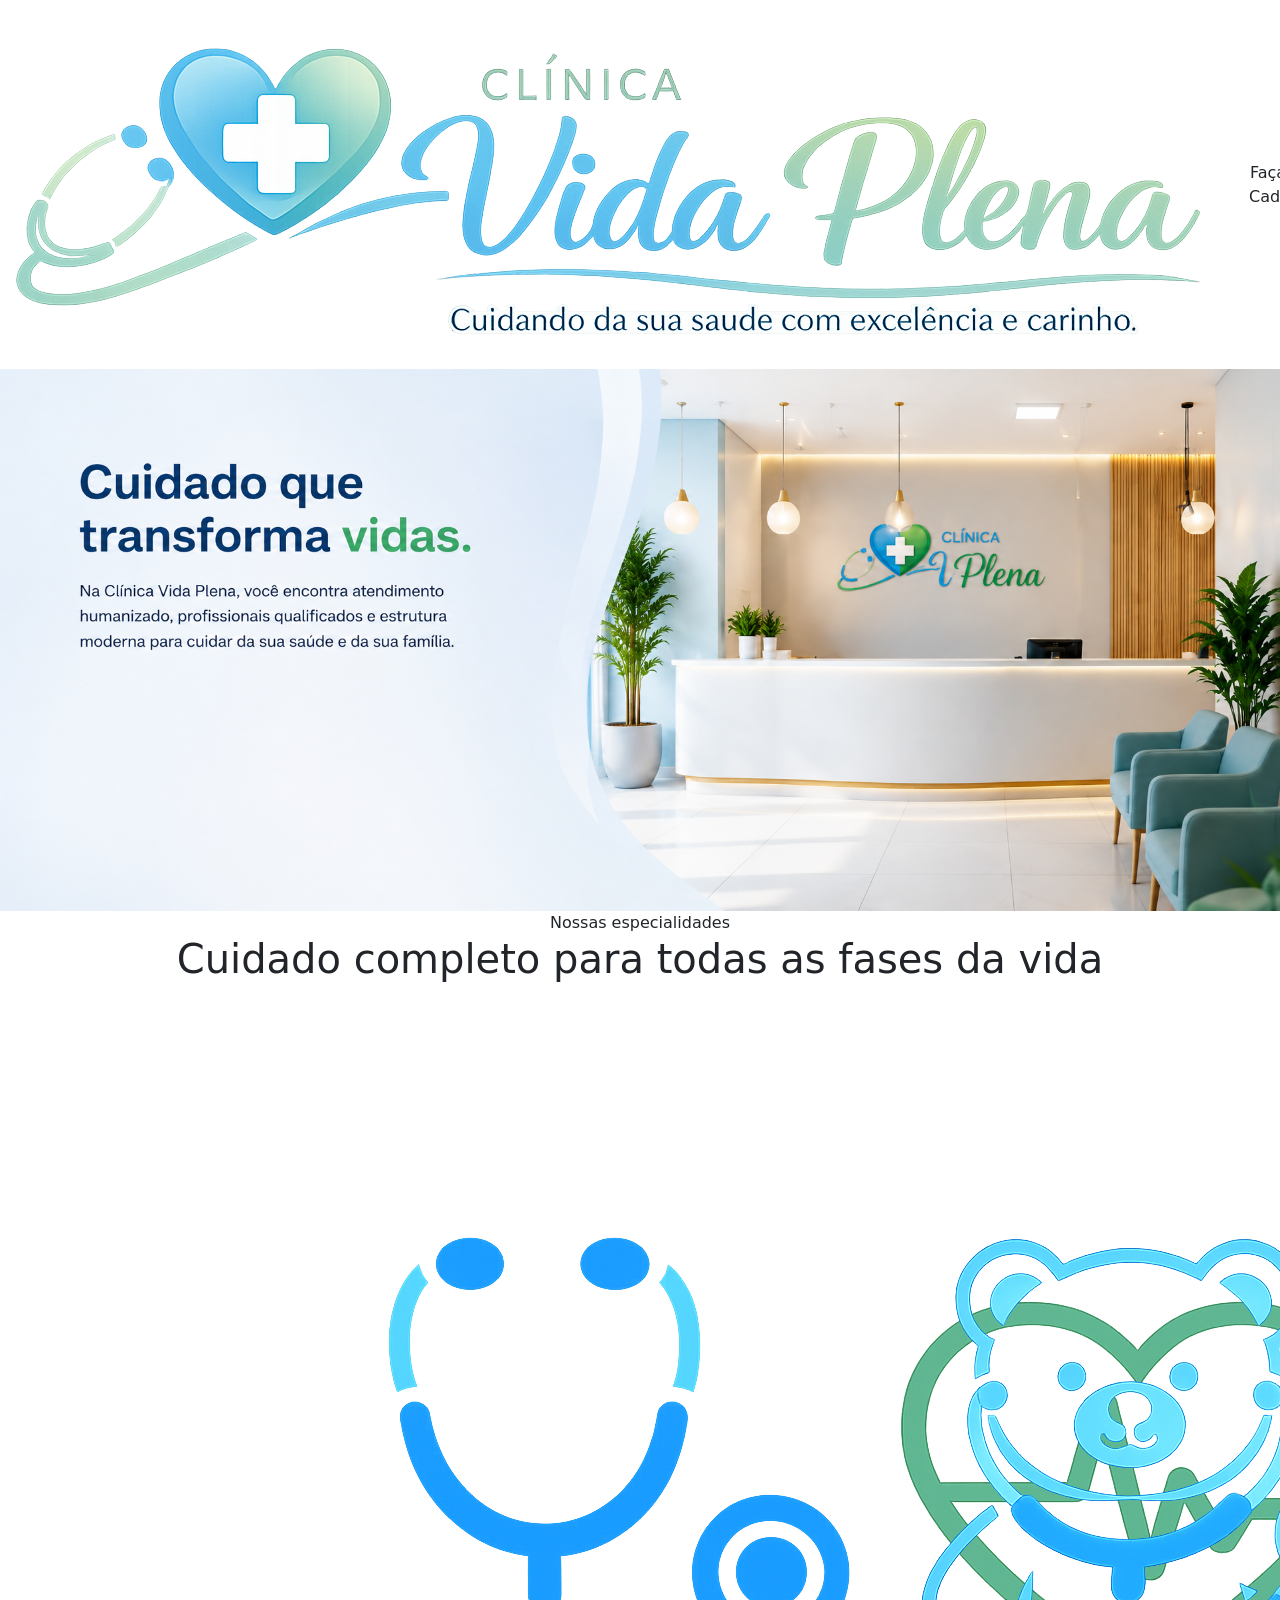
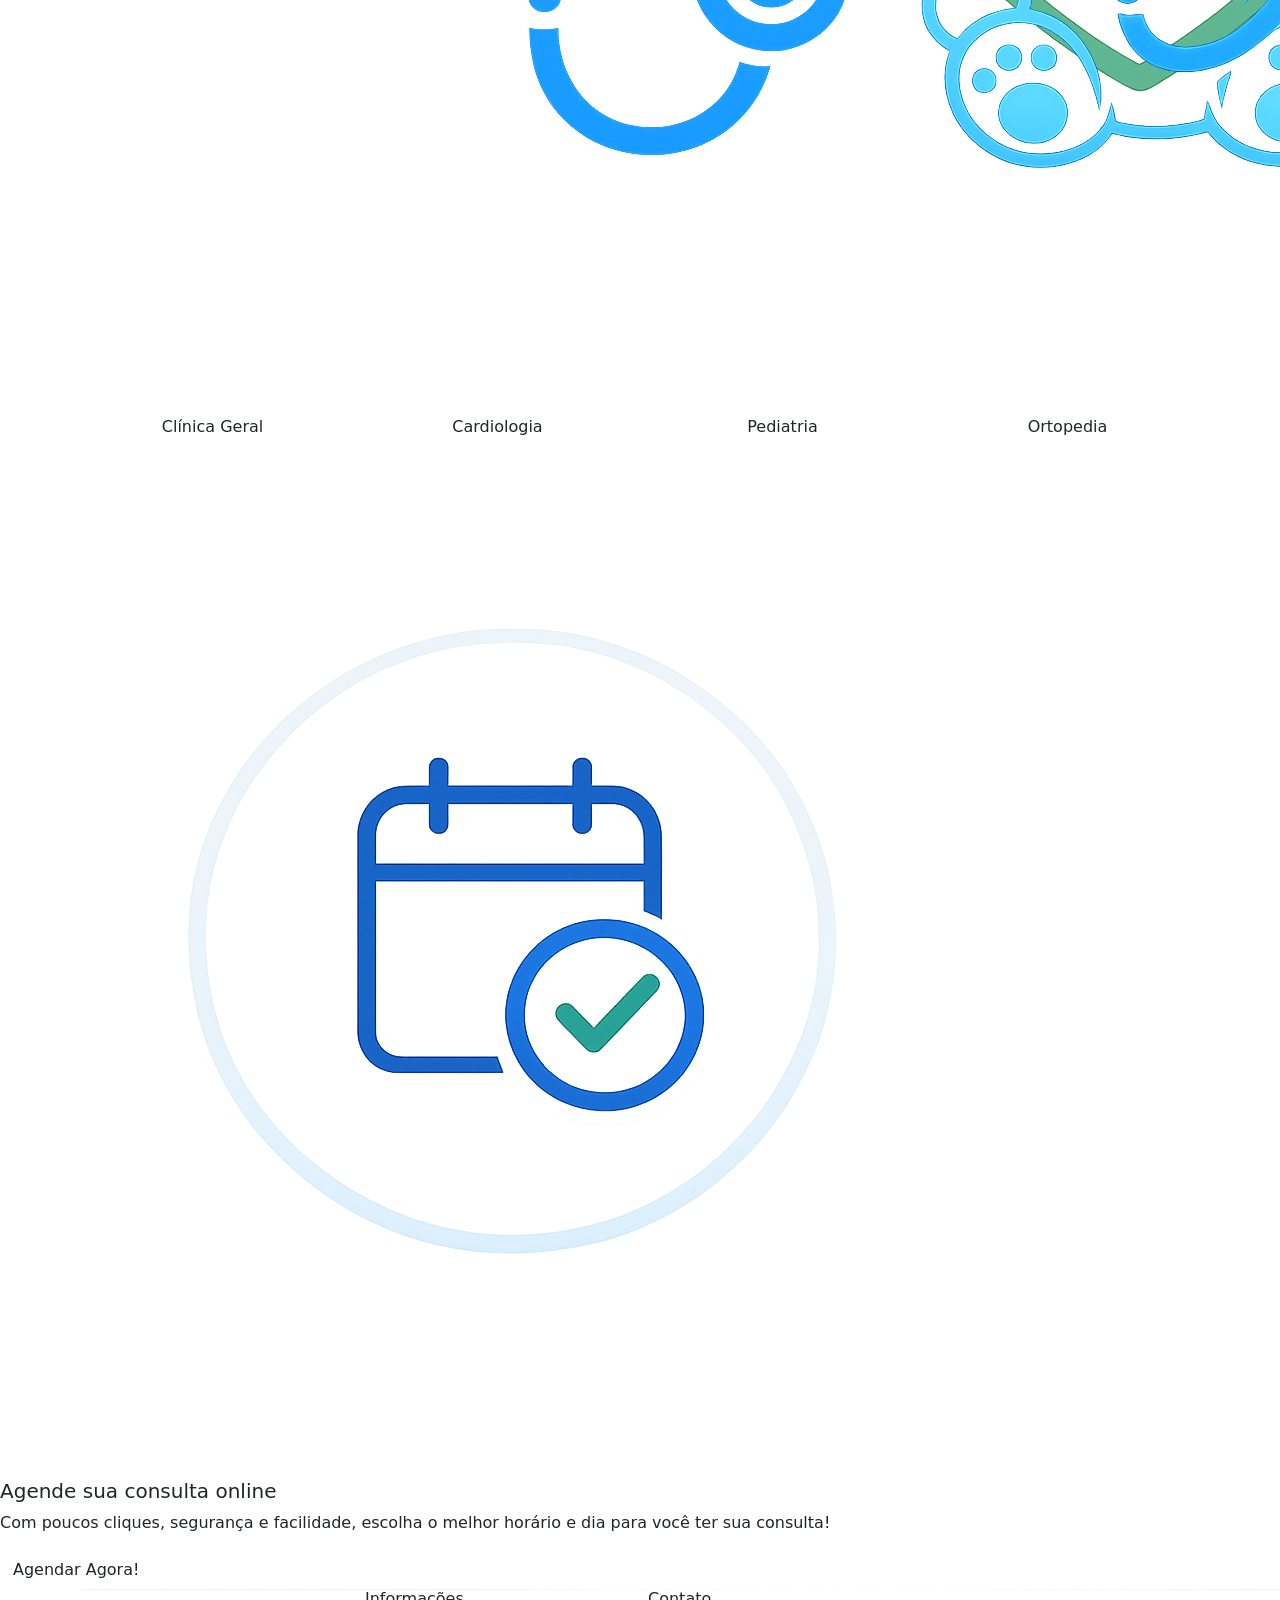
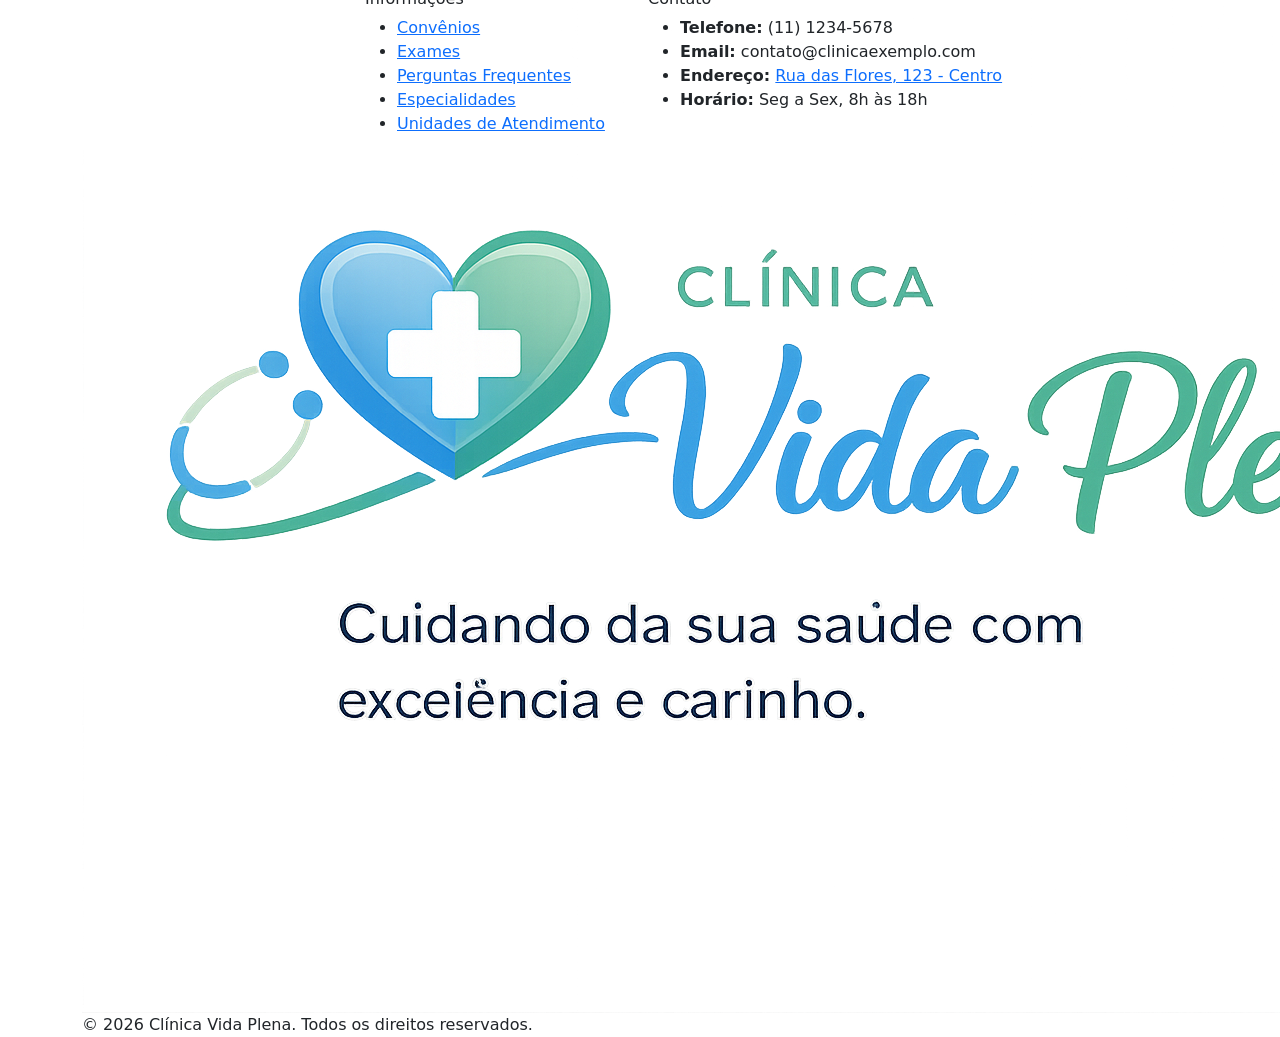
==== commit fc6d8009: "Refactor index.html and fix CSS links Updated HTML structure and corrected file paths for CSS." ====
--- a/index.html
+++ b/index.html
@@ -4,8 +4,8 @@
     <meta charset="UTF-8">
     <meta name="viewport" content="width=device-width, initial-scale=1.0">
     <title>Clínica Médica</title>
-    <link rel="stylesheet" href="SITE.CSS">
-    <link rel="stylesheet" href="bootstrap.css">
+    <link rel="stylesheet" href="./css/site.css">
+    <link rel="stylesheet" href="./css/bootstrap.css">
 </head>
 <body>
 
@@ -19,7 +19,7 @@
                     <img src="img/vidaplena.png" alt="Logo" class="navbar-logo">
                 </a>
 
-                <button type="button" class="btn btn-agendar btn-agendar-mobile">Faça seu Cadastro</button>
+                <a href="cadastro.html"><button type="button" class="btn btn-agendar btn-agendar-mobile">Faça seu Cadastro</button></a>
 
                 <div class="navbar-links d-none d-lg-flex" id="navbarSupportedContent">
                     <ul class="navbar-nav mr-auto">
